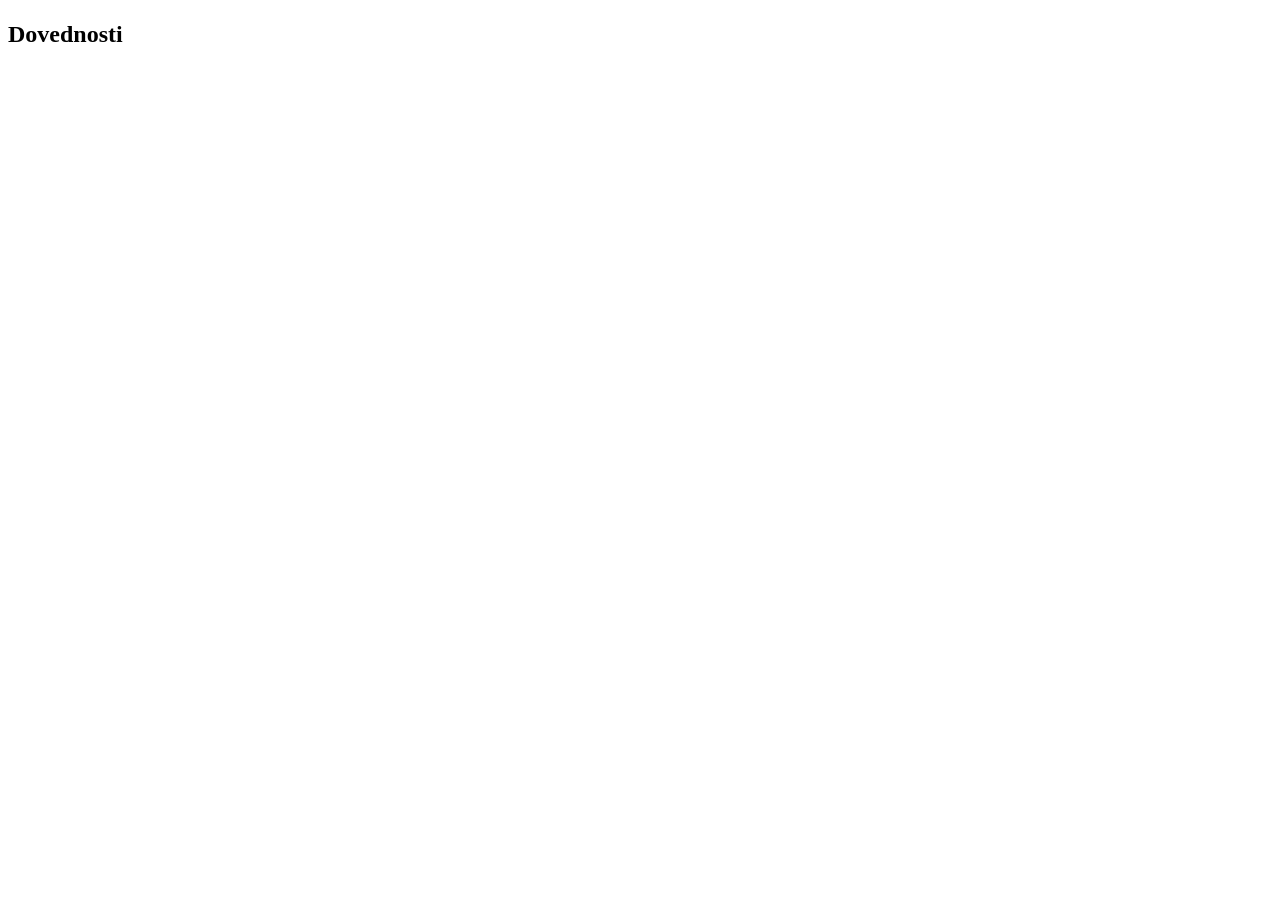
==== IT-PROFIL/index.html @ 3b51fce5 "feat(ui): implement semantic HTML skeleton with DOM anchors" ====
<!DOCTYPE html>
<html lang="cs">
<head>
    <meta charset="UTF-8">
    <meta name="viewport" content="width=device-width, initial-scale=1.0">
    <title>IT Profil | Karel Třešňák</title>
    <link rel="stylesheet" href="style.css">

    <script src="app.js" defer></script>
</head>
<body>
    <main class="profile-container">
        <header>
            <h1 id="name"></h1>
        </header>
        
        <section class="skills-section">
            <h2>Dovednosti</h2>
            <ul id="skills"></ul>
        </section>

        <section id="interests">

        </section>

        <section id="projects">

        </section>
    </main>
</body>
</html>
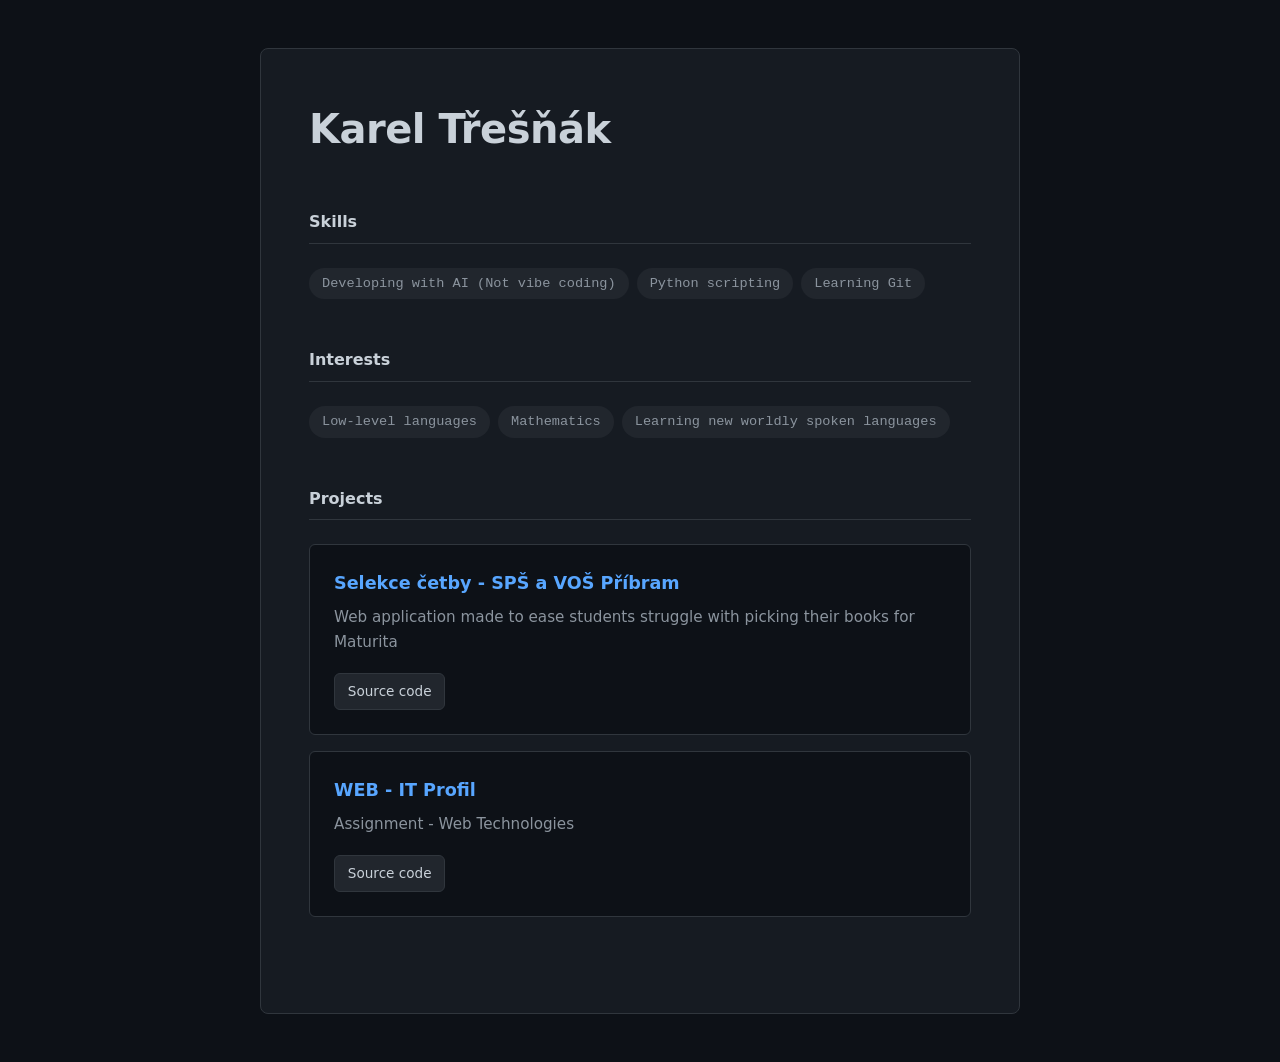
==== commit 049c654f: "chore(sync): secure uncommitted local modifications before merge" ====
--- a/IT-PROFIL/index.html
+++ b/IT-PROFIL/index.html
@@ -15,7 +15,7 @@
         </header>
         
         <section class="skills-section">
-            <h2>Dovednosti</h2>
+            <h2>Skills</h2>
             <ul id="skills"></ul>
         </section>
 
--- a/IT-PROFIL/style.css
+++ b/IT-PROFIL/style.css
@@ -0,0 +1,145 @@
+/**
+ * @file style.css
+ * @description Vizuální vrstva 5.0. Produkční standard. (GitHub/Vercel estetika).
+ */
+
+:root {
+    /* Precizní paleta pro minimální únavu očí */
+    --bg-color: #0d1117;
+    --surface-color: #161b22;
+    --surface-hover: #21262d;
+    --border-color: #30363d;
+    --border-hover: #8b949e;
+    
+    --text-primary: #c9d1d9;
+    --text-secondary: #8b949e;
+    --accent: #58a6ff;
+    
+    /* Robustní font-stack odolný proti chybám OS */
+    --font-sans: system-ui, -apple-system, BlinkMacSystemFont, "Segoe UI", Roboto, Helvetica, Arial, sans-serif;
+    --font-mono: ui-monospace, SFMono-Regular, Consolas, "Liberation Mono", Menlo, monospace;
+}
+
+* {
+    box-sizing: border-box;
+    margin: 0;
+    padding: 0;
+}
+
+body {
+    background-color: var(--bg-color);
+    color: var(--text-primary);
+    font-family: var(--font-sans);
+    line-height: 1.6;
+    display: flex;
+    justify-content: center;
+    padding: 3rem 1.5rem;
+    min-height: 100vh;
+}
+
+.profile-container {
+    width: 100%;
+    max-width: 760px; /* Užší formát pro optimální délku řádku textu */
+    background: var(--surface-color);
+    border: 1px solid var(--border-color);
+    border-radius: 8px; /* Návrat k jemné ergonomii */
+    padding: 3rem;
+}
+
+header {
+    margin-bottom: 3rem;
+}
+
+#name {
+    font-family: var(--font-sans);
+    font-weight: 700;
+    font-size: 2.5rem;
+    color: var(--text-primary);
+    letter-spacing: -0.5px;
+}
+
+section {
+    margin-bottom: 3rem;
+}
+
+/* Nadpisy sekcí: Decentní, strukturální */
+h2 {
+    font-family: var(--font-sans);
+    font-size: 1rem;
+    font-weight: 600;
+    color: var(--text-primary);
+    border-bottom: 1px solid var(--border-color);
+    padding-bottom: 0.5rem;
+    margin-bottom: 1.5rem;
+}
+
+ul {
+    list-style: none;
+    display: flex;
+    flex-wrap: wrap;
+    gap: 0.5rem;
+}
+
+/* Datové štítky */
+li {
+    background: var(--surface-hover);
+    border: 1px solid transparent;
+    padding: 0.25rem 0.75rem;
+    border-radius: 2em; /* Pill shape - okamžitě rozpoznatelné jako tag */
+    font-size: 0.85rem;
+    font-family: var(--font-mono);
+    color: var(--text-secondary);
+    transition: all 0.2s ease;
+}
+
+li:hover {
+    border-color: var(--border-color);
+    color: var(--text-primary);
+}
+
+/* Projekty */
+.project-card {
+    background: var(--bg-color);
+    border: 1px solid var(--border-color);
+    border-radius: 6px;
+    padding: 1.5rem;
+    margin-bottom: 1rem;
+    transition: border-color 0.2s ease;
+}
+
+.project-card:hover {
+    border-color: var(--border-hover);
+}
+
+.project-card h3 {
+    font-size: 1.1rem;
+    color: var(--accent);
+    margin-bottom: 0.5rem;
+}
+
+.project-card p {
+    font-size: 0.95rem;
+    color: var(--text-secondary);
+    margin-bottom: 1.2rem;
+}
+
+/* Tlačítka */
+.project-card a {
+    display: inline-flex;
+    align-items: center;
+    color: var(--text-primary);
+    background: var(--surface-hover);
+    border: 1px solid var(--border-color);
+    border-radius: 6px;
+    padding: 0.4rem 0.8rem;
+    font-size: 0.85rem;
+    font-weight: 500;
+    font-family: var(--font-sans);
+    text-decoration: none;
+    transition: all 0.2s ease;
+}
+
+.project-card a:hover {
+    background: var(--border-color);
+    border-color: var(--border-hover);
+}
